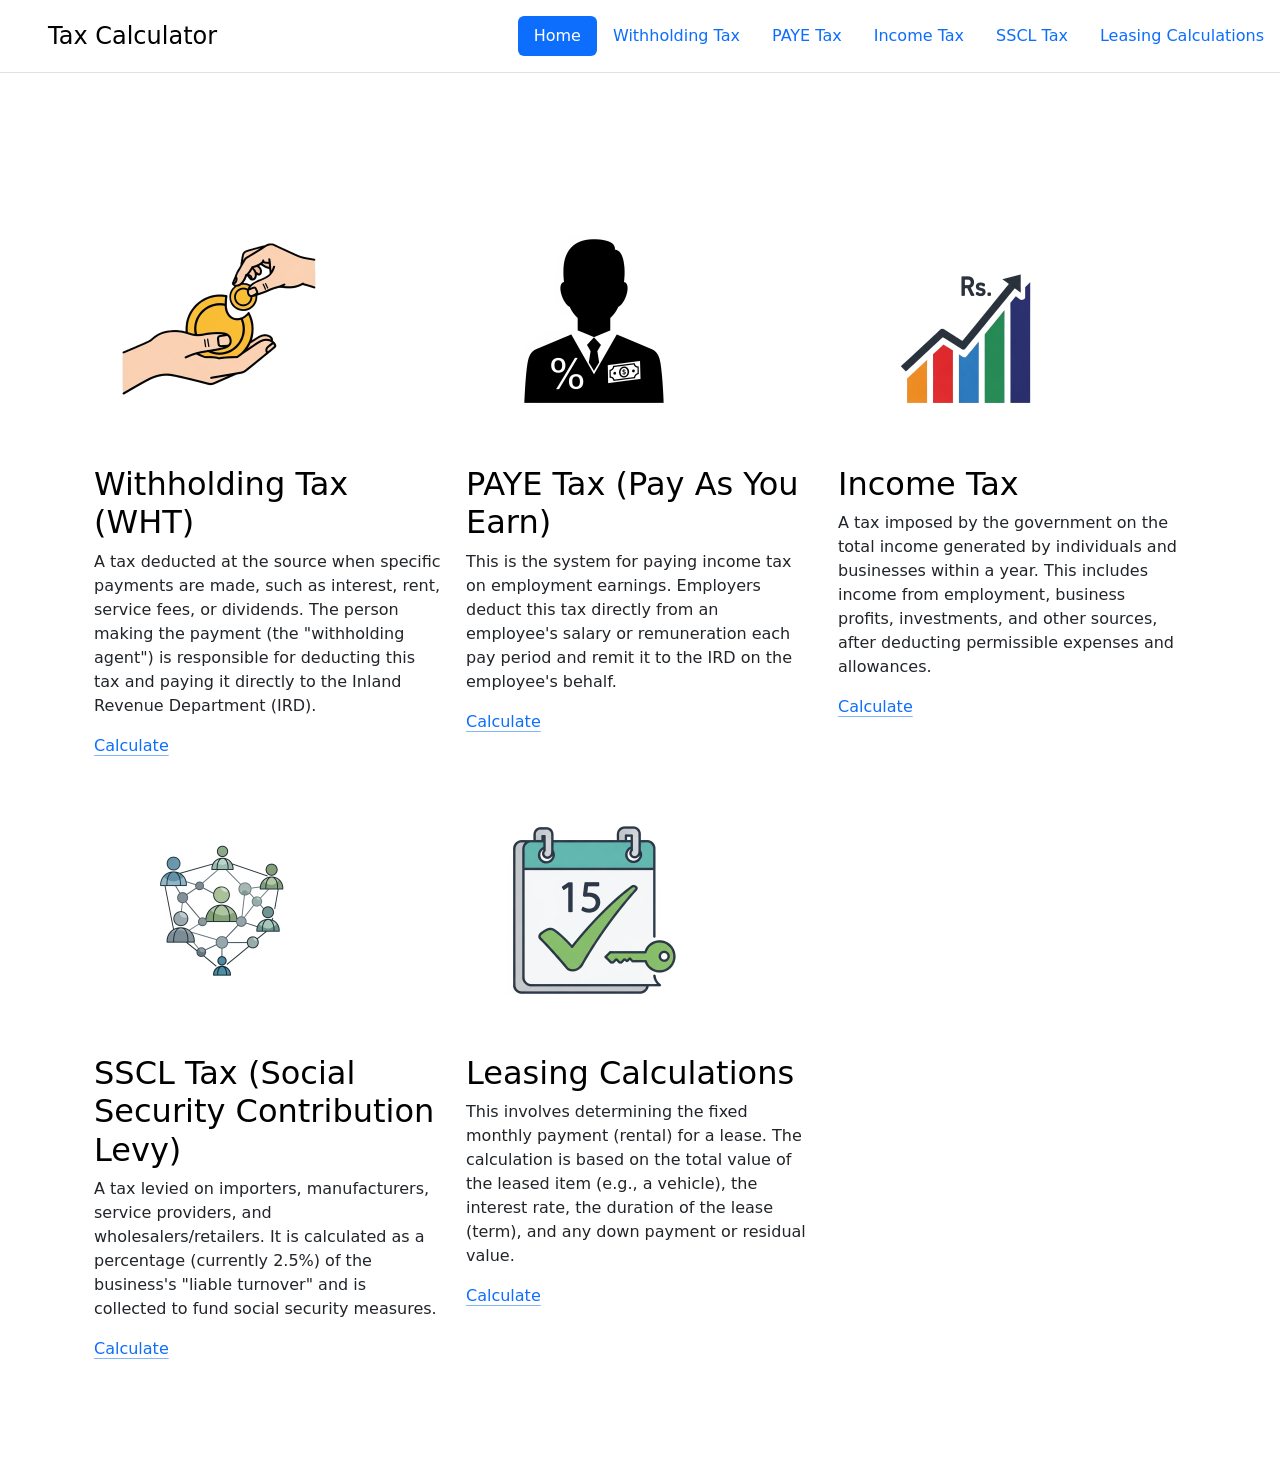
==== index.html @ 44fa4cc8 "basic structure" ====
<!DOCTYPE html>
<html lang="en">
<head>
  <meta charset="UTF-8">
  <meta name="viewport" content="width=device-width, initial-scale=1.0">
  <title>Tax Calculator</title>
  <link href="https://cdn.jsdelivr.net/npm/bootstrap@5.3.8/dist/css/bootstrap.min.css" rel="stylesheet" integrity="sha384-sRIl4kxILFvY47J16cr9ZwB07vP4J8+LH7qKQnuqkuIAvNWLzeN8tE5YBujZqJLB" crossorigin="anonymous">
  <link rel="stylesheet" href="asset/style.css">
</head>
<body>
    <header class="d-flex flex-wrap justify-content-center py-3 mb-4 border-bottom"> 
      <a href="/" class="d-flex align-items-center mb-3 mb-md-0 me-md-auto link-body-emphasis text-decoration-none">
         <svg class="bi me-2" width="40" height="32" aria-hidden="true">
          <use xlink:href="#bootstrap"></use>
        </svg> 
        <span class="fs-4">Tax Calculator</span> 
      </a>
       <ul class="nav nav-pills">
         <li class="nav-item">
          <a href="#" class="nav-link active" aria-current="page">Home</a>
        </li> 
        <li class="nav-item">
          <a href="#" class="nav-link">Withholding Tax</a>
        </li> 
        <li class="nav-item">
          <a href="#" class="nav-link">PAYE Tax</a>
        </li>
        <li class="nav-item">
          <a href="#" class="nav-link">Income Tax</a>
        </li> 
        <li class="nav-item">
          <a href="#" class="nav-link">SSCL Tax</a>
        </li>
         <li class="nav-item">
          <a href="#" class="nav-link">Leasing Calculations</a>
        </li> 
      </ul> 
    </header>

    <div class="container px-4 py-5" id="featured-3"> 
      <!--<h2 class="pb-2 border-bottom">Columns with icons</h2>-->
       <div class="row g-4 py-5 row-cols-1 row-cols-lg-3"> 

        <div class="feature col"> 
          <div class="feature-icon d-inline-flex align-items-center justify-content-center text-bg-primary bg-gradient fs-2 mb-3">
           <img src="asset/images/wth-icon.JPG" alt="wth-icon" style="width: 8em; height: 8em;">  
          </div> 
          <h3 class="fs-2 text-body-emphasis">Withholding Tax (WHT)</h3>
           <p>A tax deducted at the source when specific payments are made, such as interest, rent, service fees, or dividends. The person making the payment (the "withholding agent") is responsible for deducting this tax and paying it directly to the Inland Revenue Department (IRD).</p> 
           <a href="#" class="icon-link">Calculate
            <svg class="bi" aria-hidden="true">
              <use xlink:href="#chevron-right"></use>
            </svg> 
          </a> 
        </div> 

        <div class="feature col"> 
          <div class="feature-icon d-inline-flex align-items-center justify-content-center text-bg-primary bg-gradient fs-2 mb-3">
             <img src="asset/images/paye-icon.jpg" alt="paye-icon" style="width: 8em; height: 8em;"> 
          </div> 
          <h3 class="fs-2 text-body-emphasis">PAYE Tax (Pay As You Earn)</h3>
           <p>This is the system for paying income tax on employment earnings. Employers deduct this tax directly from an employee's salary or remuneration each pay period and remit it to the IRD on the employee's behalf.</p> 
           <a href="#" class="icon-link">Calculate
          <svg class="bi" aria-hidden="true">
            <use xlink:href="#chevron-right"></use>
          </svg> 
        </a> 
      </div> 

      <div class="feature col"> 
          <div class="feature-icon d-inline-flex align-items-center justify-content-center text-bg-primary bg-gradient fs-2 mb-3">
             <img src="asset/images/income-icon.png" alt="income-icon" style="width: 8em; height: 8em;">
          </div> 
          <h3 class="fs-2 text-body-emphasis">Income Tax</h3>
           <p>A tax imposed by the government on the total income generated by individuals and businesses within a year. This includes income from employment, business profits, investments, and other sources, after deducting permissible expenses and allowances.</p> 
           <a href="#" class="icon-link">Calculate
          <svg class="bi" aria-hidden="true">
            <use xlink:href="#chevron-right"></use>
          </svg> 
        </a> 
      </div> 

      <div class="feature col"> 
          <div class="feature-icon d-inline-flex align-items-center justify-content-center text-bg-primary bg-gradient fs-2 mb-3">
            <img src="asset/images/sscl-icon.jpeg" alt="sscl-icon" style="width: 8em; height: 8em;"> 
          </div> 
          <h3 class="fs-2 text-body-emphasis">SSCL Tax (Social Security Contribution Levy)</h3>
           <p>A tax levied on importers, manufacturers, service providers, and wholesalers/retailers. It is calculated as a percentage (currently 2.5%) of the business's "liable turnover" and is collected to fund social security measures.</p> 
           <a href="#" class="icon-link">Calculate
          <svg class="bi" aria-hidden="true">
            <use xlink:href="#chevron-right"></use>
          </svg> 
        </a> 
      </div> 

      <div class="feature col"> 
        <div class="feature-icon d-inline-flex align-items-center justify-content-center text-bg-primary bg-gradient fs-2 mb-3"> 
          <img src="asset/images/leasing-icon.jpeg" alt="leasing-icon" style="width: 8em; height: 8em;">
         </div>
          <h3 class="fs-2 text-body-emphasis">Leasing Calculations</h3>
          <p>This involves determining the fixed monthly payment (rental) for a lease. The calculation is based on the total value of the leased item (e.g., a vehicle), the interest rate, the duration of the lease (term), and any down payment or residual value.</p> 
          <a href="#" class="icon-link">Calculate
      <svg class="bi" aria-hidden="true">
        <use xlink:href="#chevron-right"></use>
      </svg> 
    </a>
   </div> 
  </div> 
</div>

</body>
</html>
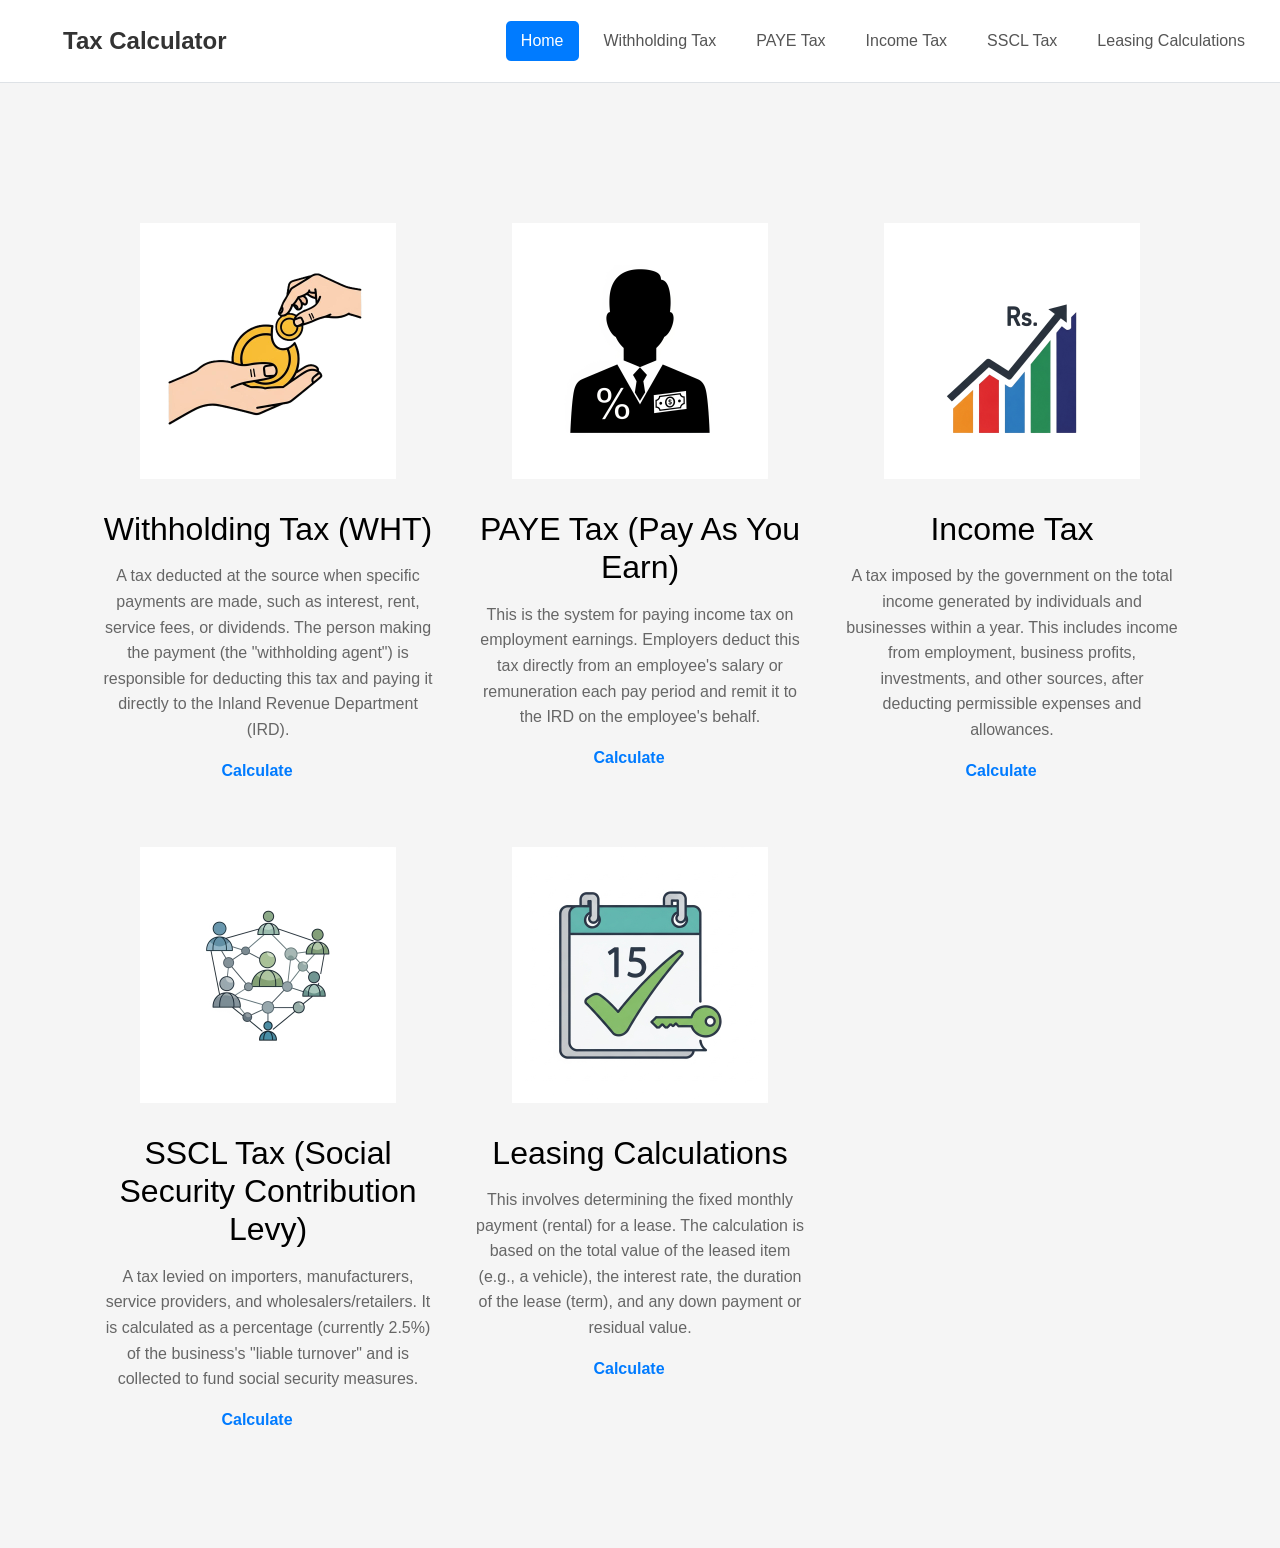
==== commit a1c58e23: "Add CSS" ====
--- a/index.html
+++ b/index.html
@@ -5,7 +5,7 @@
   <meta name="viewport" content="width=device-width, initial-scale=1.0">
   <title>Tax Calculator</title>
   <link href="https://cdn.jsdelivr.net/npm/bootstrap@5.3.8/dist/css/bootstrap.min.css" rel="stylesheet" integrity="sha384-sRIl4kxILFvY47J16cr9ZwB07vP4J8+LH7qKQnuqkuIAvNWLzeN8tE5YBujZqJLB" crossorigin="anonymous">
-  <link rel="stylesheet" href="asset/style.css">
+  <link rel="stylesheet" href="assets/css/style.css">
 </head>
 <body>
     <header class="d-flex flex-wrap justify-content-center py-3 mb-4 border-bottom"> 
@@ -20,34 +20,34 @@
           <a href="#" class="nav-link active" aria-current="page">Home</a>
         </li> 
         <li class="nav-item">
-          <a href="#" class="nav-link">Withholding Tax</a>
+          <a href="withholding.html" class="nav-link">Withholding Tax</a>
         </li> 
         <li class="nav-item">
-          <a href="#" class="nav-link">PAYE Tax</a>
+          <a href="paye.html" class="nav-link">PAYE Tax</a>
         </li>
         <li class="nav-item">
-          <a href="#" class="nav-link">Income Tax</a>
+          <a href="income.html" class="nav-link">Income Tax</a>
         </li> 
         <li class="nav-item">
-          <a href="#" class="nav-link">SSCL Tax</a>
+          <a href="sscl.html" class="nav-link">SSCL Tax</a>
         </li>
          <li class="nav-item">
-          <a href="#" class="nav-link">Leasing Calculations</a>
+          <a href="leasing.html" class="nav-link">Leasing Calculations</a>
         </li> 
       </ul> 
     </header>
 
     <div class="container px-4 py-5" id="featured-3"> 
-      <!--<h2 class="pb-2 border-bottom">Columns with icons</h2>-->
+     
        <div class="row g-4 py-5 row-cols-1 row-cols-lg-3"> 
 
         <div class="feature col"> 
           <div class="feature-icon d-inline-flex align-items-center justify-content-center text-bg-primary bg-gradient fs-2 mb-3">
-           <img src="asset/images/wth-icon.JPG" alt="wth-icon" style="width: 8em; height: 8em;">  
+           <img src="assets/images/wth-icon.JPG" alt="wth-icon" style="width: 8em; height: 8em;">  
           </div> 
           <h3 class="fs-2 text-body-emphasis">Withholding Tax (WHT)</h3>
            <p>A tax deducted at the source when specific payments are made, such as interest, rent, service fees, or dividends. The person making the payment (the "withholding agent") is responsible for deducting this tax and paying it directly to the Inland Revenue Department (IRD).</p> 
-           <a href="#" class="icon-link">Calculate
+           <a href="withholding.html" class="icon-link">Calculate
             <svg class="bi" aria-hidden="true">
               <use xlink:href="#chevron-right"></use>
             </svg> 
@@ -56,11 +56,11 @@
 
         <div class="feature col"> 
           <div class="feature-icon d-inline-flex align-items-center justify-content-center text-bg-primary bg-gradient fs-2 mb-3">
-             <img src="asset/images/paye-icon.jpg" alt="paye-icon" style="width: 8em; height: 8em;"> 
+             <img src="assets/images/paye-icon.jpg" alt="paye-icon" style="width: 8em; height: 8em;"> 
           </div> 
           <h3 class="fs-2 text-body-emphasis">PAYE Tax (Pay As You Earn)</h3>
            <p>This is the system for paying income tax on employment earnings. Employers deduct this tax directly from an employee's salary or remuneration each pay period and remit it to the IRD on the employee's behalf.</p> 
-           <a href="#" class="icon-link">Calculate
+           <a href="paye.html" class="icon-link">Calculate
           <svg class="bi" aria-hidden="true">
             <use xlink:href="#chevron-right"></use>
           </svg> 
@@ -69,11 +69,11 @@
 
       <div class="feature col"> 
           <div class="feature-icon d-inline-flex align-items-center justify-content-center text-bg-primary bg-gradient fs-2 mb-3">
-             <img src="asset/images/income-icon.png" alt="income-icon" style="width: 8em; height: 8em;">
+             <img src="assets/images/income-icon.png" alt="income-icon" style="width: 8em; height: 8em;">
           </div> 
           <h3 class="fs-2 text-body-emphasis">Income Tax</h3>
            <p>A tax imposed by the government on the total income generated by individuals and businesses within a year. This includes income from employment, business profits, investments, and other sources, after deducting permissible expenses and allowances.</p> 
-           <a href="#" class="icon-link">Calculate
+           <a href="income.html" class="icon-link">Calculate
           <svg class="bi" aria-hidden="true">
             <use xlink:href="#chevron-right"></use>
           </svg> 
@@ -82,11 +82,11 @@
 
       <div class="feature col"> 
           <div class="feature-icon d-inline-flex align-items-center justify-content-center text-bg-primary bg-gradient fs-2 mb-3">
-            <img src="asset/images/sscl-icon.jpeg" alt="sscl-icon" style="width: 8em; height: 8em;"> 
+            <img src="assets/images/sscl-icon.jpeg" alt="sscl-icon" style="width: 8em; height: 8em;"> 
           </div> 
           <h3 class="fs-2 text-body-emphasis">SSCL Tax (Social Security Contribution Levy)</h3>
            <p>A tax levied on importers, manufacturers, service providers, and wholesalers/retailers. It is calculated as a percentage (currently 2.5%) of the business's "liable turnover" and is collected to fund social security measures.</p> 
-           <a href="#" class="icon-link">Calculate
+           <a href="sscl.html" class="icon-link">Calculate
           <svg class="bi" aria-hidden="true">
             <use xlink:href="#chevron-right"></use>
           </svg> 
@@ -95,11 +95,11 @@
 
       <div class="feature col"> 
         <div class="feature-icon d-inline-flex align-items-center justify-content-center text-bg-primary bg-gradient fs-2 mb-3"> 
-          <img src="asset/images/leasing-icon.jpeg" alt="leasing-icon" style="width: 8em; height: 8em;">
+          <img src="assets/images/leasing-icon.jpeg" alt="leasing-icon" style="width: 8em; height: 8em;">
          </div>
           <h3 class="fs-2 text-body-emphasis">Leasing Calculations</h3>
           <p>This involves determining the fixed monthly payment (rental) for a lease. The calculation is based on the total value of the leased item (e.g., a vehicle), the interest rate, the duration of the lease (term), and any down payment or residual value.</p> 
-          <a href="#" class="icon-link">Calculate
+          <a href="leasing.html" class="icon-link">Calculate
       <svg class="bi" aria-hidden="true">
         <use xlink:href="#chevron-right"></use>
       </svg> 
--- a/assets/css/style.css
+++ b/assets/css/style.css
@@ -0,0 +1,232 @@
+body {
+    font-family: Arial, sans-serif;
+    background-color: #f5f5f5;
+    margin: 0;
+    padding: 0;
+}
+
+header {
+    background-color: white;
+    padding: 15px;
+    border-bottom: 2px solid #ddd;
+}
+
+header .fs-4 {
+    color: #333;
+    font-weight: bold;
+}
+
+.nav-pills .nav-link {
+    color: #555;
+    margin: 5px;
+    padding: 8px 15px;
+    border-radius: 5px;
+}
+
+.nav-pills .nav-link:hover {
+    background-color: #e9ecef;
+    text-decoration: none;
+}
+
+.nav-pills .nav-link.active {
+    background-color: #007bff;
+    color: white;
+}
+
+
+.container {
+    padding: 20px;
+}
+
+
+.card {
+    background-color: white;
+    border: 1px solid #ddd;
+    border-radius: 8px;
+    padding: 20px;
+    margin-bottom: 30px;
+}
+
+.card-title {
+    color: #333;
+    font-size: 24px;
+    margin-bottom: 20px;
+}
+
+
+.form-label {
+    color: #333;
+    font-weight: bold;
+    display: block;
+    margin-bottom: 8px;
+}
+
+.form-control {
+    width: 100%;
+    padding: 10px;
+    border: 1px solid #ccc;
+    border-radius: 4px;
+    font-size: 16px;
+}
+
+.form-control:focus {
+    border-color: #007bff;
+    outline: none;
+}
+
+
+.btn {
+    padding: 10px 20px;
+    border: none;
+    border-radius: 4px;
+    cursor: pointer;
+    font-size: 16px;
+}
+
+.btn-primary {
+    background-color: #007bff;
+    color: white;
+}
+
+.btn-primary:hover {
+    background-color: #0056b3;
+}
+
+.btn-outline-secondary {
+    background-color: white;
+    color: #6c757d;
+    border: 1px solid #6c757d;
+}
+
+.btn-outline-secondary:hover {
+    background-color: #6c757d;
+    color: white;
+}
+
+
+.dropdown-toggle {
+    background-color: white;
+    border: 1px solid #ccc;
+    padding: 10px;
+    width: 100%;
+    text-align: left;
+    border-radius: 4px;
+}
+
+.dropdown-menu {
+    border: 1px solid #ccc;
+    border-radius: 4px;
+    background-color: white;
+}
+
+.dropdown-item {
+    padding: 10px 15px;
+    color: #333;
+}
+
+.dropdown-item:hover {
+    background-color: #f8f9fa;
+}
+
+
+.alert {
+    padding: 15px;
+    border-radius: 4px;
+    margin-top: 15px;
+}
+
+.alert-success {
+    background-color: #d4edda;
+    color: #155724;
+    border: 1px solid #c3e6cb;
+}
+
+.alert-danger {
+    background-color: #f8d7da;
+    color: #721c24;
+    border: 1px solid #f5c6cb;
+}
+
+.d-none {
+    display: none;
+}
+
+
+.feature {
+    text-align: center;
+    padding: 20px;
+}
+
+.feature-icon {
+    margin-bottom: 15px;
+}
+
+.feature-icon img {
+    width: 100px;
+    height: 100px;
+}
+
+.feature h3 {
+    color: #333;
+    font-size: 20px;
+    margin: 15px 0;
+}
+
+.feature p {
+    color: #666;
+    line-height: 1.6;
+}
+
+.icon-link {
+    color: #007bff;
+    text-decoration: none;
+    font-weight: bold;
+}
+
+.icon-link:hover {
+    color: #0056b3;
+    text-decoration: underline;
+}
+
+
+hr {
+    border: none;
+    border-top: 1px solid #ddd;
+    margin: 30px 0;
+}
+
+
+.mb-3 {
+    margin-bottom: 15px;
+}
+
+.mb-4 {
+    margin-bottom: 25px;
+}
+
+.mt-2 {
+    margin-top: 10px;
+}
+
+.mt-4 {
+    margin-top: 25px;
+}
+
+.py-2 {
+    padding-top: 10px;
+    padding-bottom: 10px;
+}
+
+.py-3 {
+    padding-top: 15px;
+    padding-bottom: 15px;
+}
+
+.w-100 {
+    width: 100%;
+}
+
+.text-center {
+    text-align: center;
+}
+
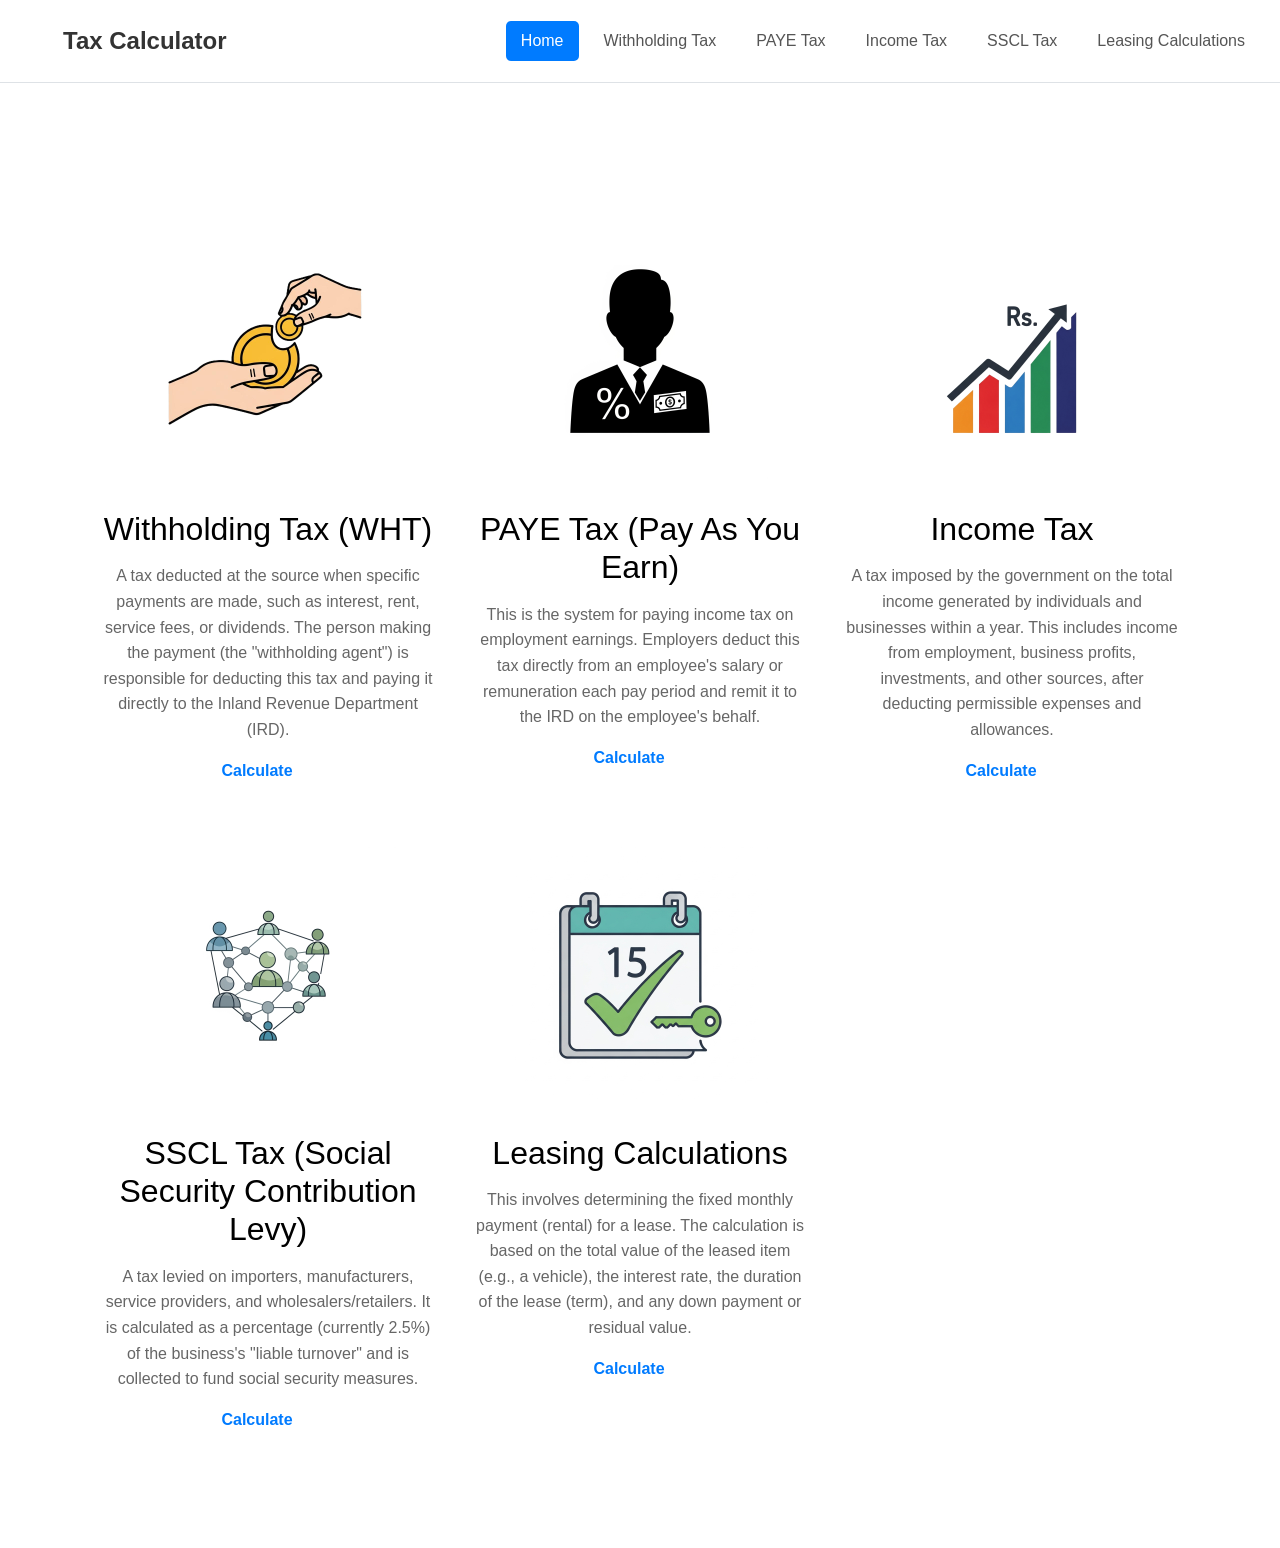
==== commit 6471640f: "css update" ====
--- a/index.html
+++ b/index.html
@@ -9,7 +9,7 @@
 </head>
 <body>
     <header class="d-flex flex-wrap justify-content-center py-3 mb-4 border-bottom"> 
-      <a href="/" class="d-flex align-items-center mb-3 mb-md-0 me-md-auto link-body-emphasis text-decoration-none">
+      <a href="index.html" class="d-flex align-items-center mb-3 mb-md-0 me-md-auto link-body-emphasis text-decoration-none">
          <svg class="bi me-2" width="40" height="32" aria-hidden="true">
           <use xlink:href="#bootstrap"></use>
         </svg> 
@@ -17,7 +17,7 @@
       </a>
        <ul class="nav nav-pills">
          <li class="nav-item">
-          <a href="#" class="nav-link active" aria-current="page">Home</a>
+          <a href="index.html" class="nav-link active" aria-current="page">Home</a>
         </li> 
         <li class="nav-item">
           <a href="withholding.html" class="nav-link">Withholding Tax</a>
--- a/assets/css/style.css
+++ b/assets/css/style.css
@@ -1,6 +1,6 @@
 body {
     font-family: Arial, sans-serif;
-    background-color: #f5f5f5;
+    background-color: white;
     margin: 0;
     padding: 0;
 }
